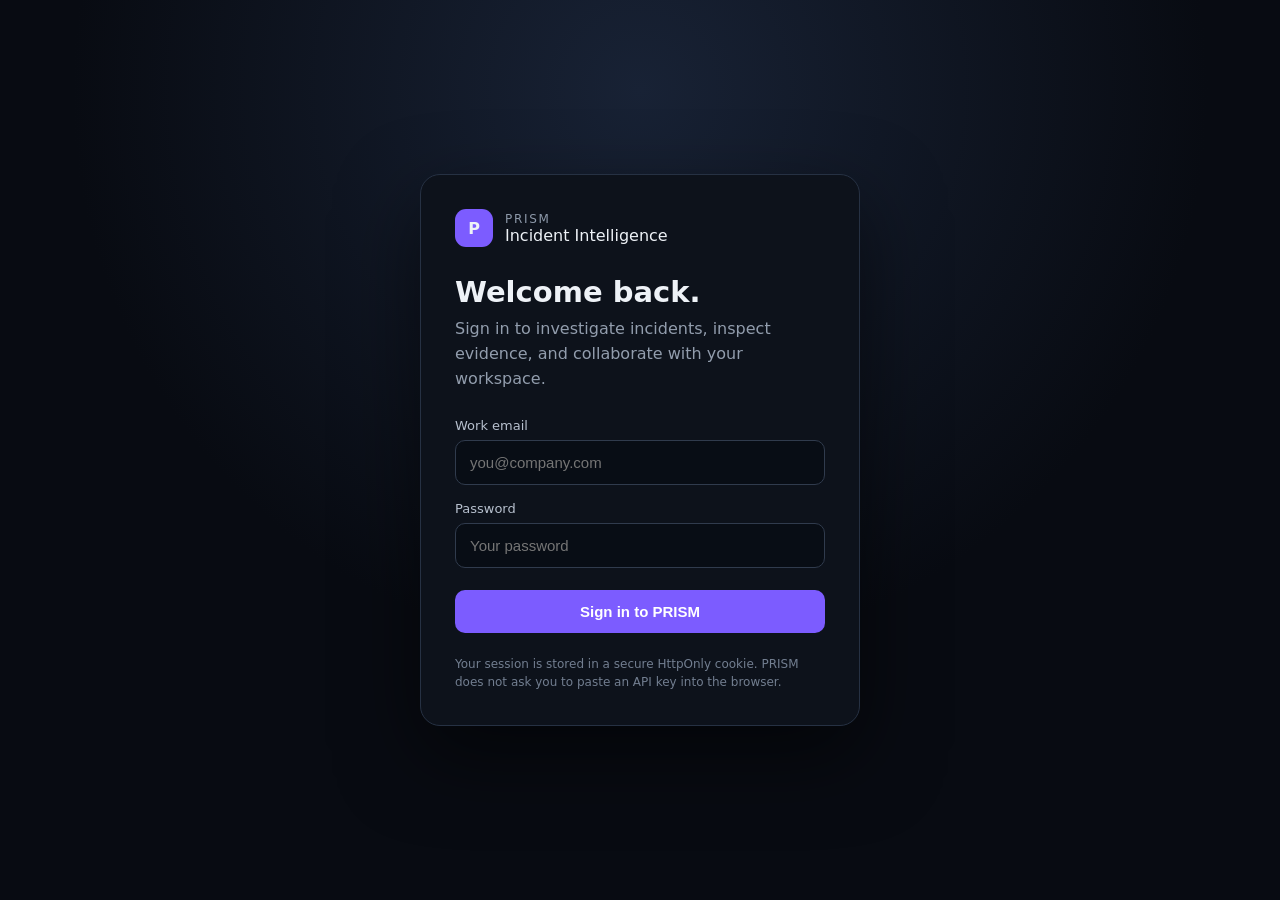
==== static/login.html @ 732b8eaf "feat(ui): add clean PRISM sign-in page" ====
<!doctype html>
<html lang="en">
<head>
  <meta charset="utf-8">
  <meta name="viewport" content="width=device-width,initial-scale=1">
  <title>Sign in · PRISM</title>
  <style>
    :root{font-family:Inter,system-ui,-apple-system,BlinkMacSystemFont,"Segoe UI",sans-serif;background:#080b12;color:#eef2f7}
    *{box-sizing:border-box}body{margin:0;min-height:100vh;display:grid;place-items:center;background:radial-gradient(circle at 50% 10%,#182235 0,#080b12 55%)}
    .card{width:min(440px,calc(100% - 32px));padding:34px;border:1px solid #263143;border-radius:20px;background:#0d121b;box-shadow:0 30px 80px #0008}
    .mark{display:flex;align-items:center;gap:12px;margin-bottom:28px}.logo{width:38px;height:38px;border-radius:11px;background:#7c5cff;display:grid;place-items:center;font-weight:800}.eyebrow{font-size:12px;letter-spacing:.14em;text-transform:uppercase;color:#8d99aa}.title{font-size:29px;font-weight:750;margin:8px 0}.sub{color:#929dad;line-height:1.55;margin-bottom:26px}
    label{display:block;font-size:13px;color:#b7c0ce;margin:16px 0 7px}input{width:100%;padding:13px 14px;border-radius:10px;border:1px solid #303b4d;background:#080d15;color:#fff;font-size:15px;outline:none}input:focus{border-color:#7c5cff;box-shadow:0 0 0 3px #7c5cff22}
    button{width:100%;margin-top:22px;padding:13px;border:0;border-radius:10px;background:#7c5cff;color:#fff;font-size:15px;font-weight:700;cursor:pointer}button:disabled{opacity:.6;cursor:wait}.error{display:none;margin-top:16px;padding:11px 13px;border-radius:9px;background:#3a1820;color:#ffb8c0;font-size:13px}.help{margin-top:22px;color:#727e90;font-size:12px;line-height:1.5}
  </style>
</head>
<body>
  <main class="card">
    <div class="mark"><div class="logo">P</div><div><div class="eyebrow">PRISM</div><div>Incident Intelligence</div></div></div>
    <div class="title">Welcome back.</div>
    <div class="sub">Sign in to investigate incidents, inspect evidence, and collaborate with your workspace.</div>
    <form id="login-form">
      <label for="email">Work email</label><input id="email" type="email" autocomplete="username" required placeholder="you@company.com">
      <label for="password">Password</label><input id="password" type="password" autocomplete="current-password" required placeholder="Your password">
      <button id="submit" type="submit">Sign in to PRISM</button>
      <div class="error" id="error" role="alert"></div>
    </form>
    <div class="help">Your session is stored in a secure HttpOnly cookie. PRISM does not ask you to paste an API key into the browser.</div>
  </main>
  <script>
    const form=document.getElementById('login-form'),btn=document.getElementById('submit'),err=document.getElementById('error');
    form.addEventListener('submit',async e=>{e.preventDefault();btn.disabled=true;err.style.display='none';
      try{const r=await fetch('/auth/login',{method:'POST',headers:{'Content-Type':'application/json'},credentials:'same-origin',body:JSON.stringify({email:document.getElementById('email').value,password:document.getElementById('password').value})});
        const d=await r.json().catch(()=>({}));if(!r.ok)throw new Error(d.detail||'Sign-in failed');location.replace('/');
      }catch(x){err.textContent=x.message;err.style.display='block';btn.disabled=false;}
    });
  </script>
</body>
</html>
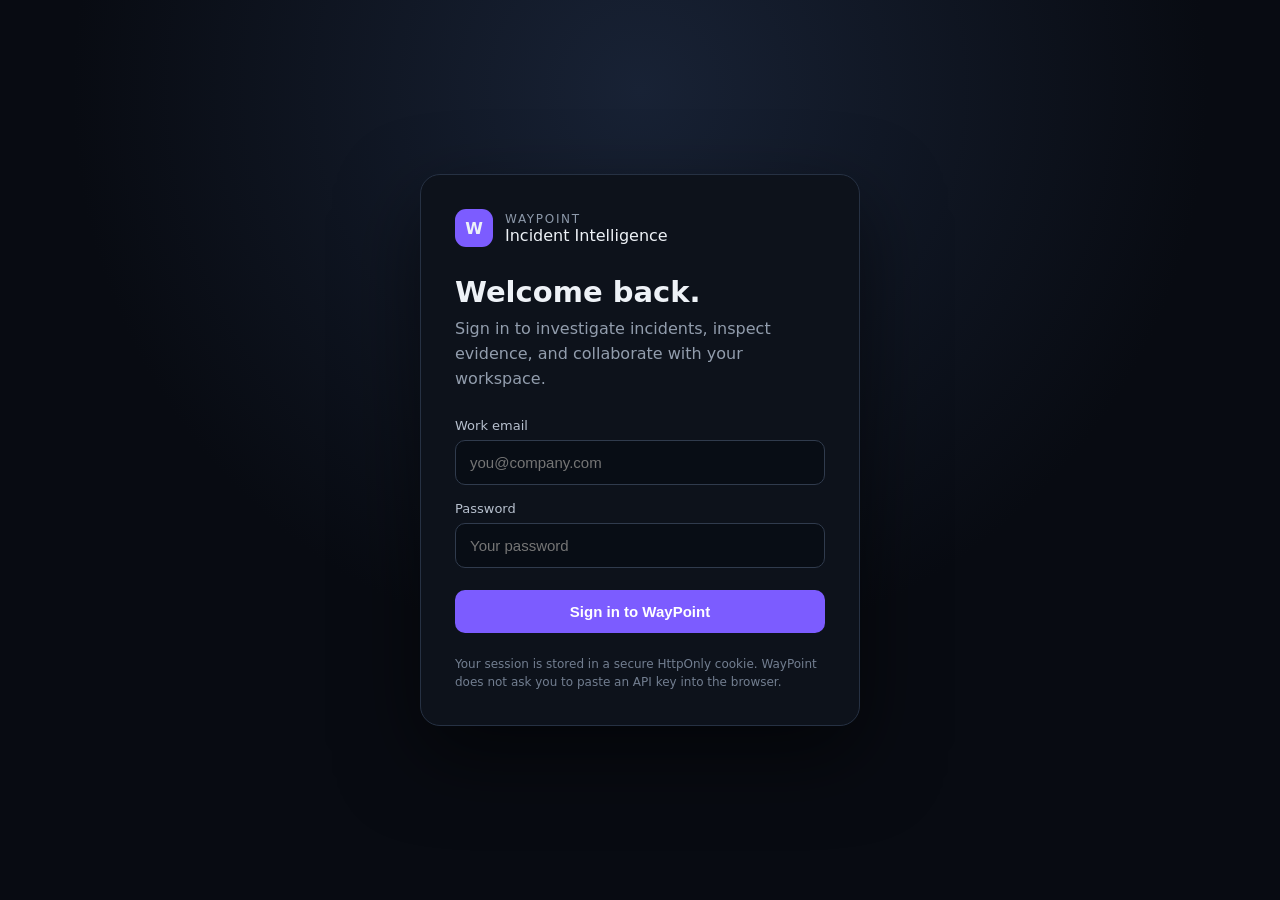
==== commit 3cbd904a: "branding: rename login experience to WayPoint" ====
--- a/static/login.html
+++ b/static/login.html
@@ -1,38 +1 @@
-<!doctype html>
-<html lang="en">
-<head>
-  <meta charset="utf-8">
-  <meta name="viewport" content="width=device-width,initial-scale=1">
-  <title>Sign in · PRISM</title>
-  <style>
-    :root{font-family:Inter,system-ui,-apple-system,BlinkMacSystemFont,"Segoe UI",sans-serif;background:#080b12;color:#eef2f7}
-    *{box-sizing:border-box}body{margin:0;min-height:100vh;display:grid;place-items:center;background:radial-gradient(circle at 50% 10%,#182235 0,#080b12 55%)}
-    .card{width:min(440px,calc(100% - 32px));padding:34px;border:1px solid #263143;border-radius:20px;background:#0d121b;box-shadow:0 30px 80px #0008}
-    .mark{display:flex;align-items:center;gap:12px;margin-bottom:28px}.logo{width:38px;height:38px;border-radius:11px;background:#7c5cff;display:grid;place-items:center;font-weight:800}.eyebrow{font-size:12px;letter-spacing:.14em;text-transform:uppercase;color:#8d99aa}.title{font-size:29px;font-weight:750;margin:8px 0}.sub{color:#929dad;line-height:1.55;margin-bottom:26px}
-    label{display:block;font-size:13px;color:#b7c0ce;margin:16px 0 7px}input{width:100%;padding:13px 14px;border-radius:10px;border:1px solid #303b4d;background:#080d15;color:#fff;font-size:15px;outline:none}input:focus{border-color:#7c5cff;box-shadow:0 0 0 3px #7c5cff22}
-    button{width:100%;margin-top:22px;padding:13px;border:0;border-radius:10px;background:#7c5cff;color:#fff;font-size:15px;font-weight:700;cursor:pointer}button:disabled{opacity:.6;cursor:wait}.error{display:none;margin-top:16px;padding:11px 13px;border-radius:9px;background:#3a1820;color:#ffb8c0;font-size:13px}.help{margin-top:22px;color:#727e90;font-size:12px;line-height:1.5}
-  </style>
-</head>
-<body>
-  <main class="card">
-    <div class="mark"><div class="logo">P</div><div><div class="eyebrow">PRISM</div><div>Incident Intelligence</div></div></div>
-    <div class="title">Welcome back.</div>
-    <div class="sub">Sign in to investigate incidents, inspect evidence, and collaborate with your workspace.</div>
-    <form id="login-form">
-      <label for="email">Work email</label><input id="email" type="email" autocomplete="username" required placeholder="you@company.com">
-      <label for="password">Password</label><input id="password" type="password" autocomplete="current-password" required placeholder="Your password">
-      <button id="submit" type="submit">Sign in to PRISM</button>
-      <div class="error" id="error" role="alert"></div>
-    </form>
-    <div class="help">Your session is stored in a secure HttpOnly cookie. PRISM does not ask you to paste an API key into the browser.</div>
-  </main>
-  <script>
-    const form=document.getElementById('login-form'),btn=document.getElementById('submit'),err=document.getElementById('error');
-    form.addEventListener('submit',async e=>{e.preventDefault();btn.disabled=true;err.style.display='none';
-      try{const r=await fetch('/auth/login',{method:'POST',headers:{'Content-Type':'application/json'},credentials:'same-origin',body:JSON.stringify({email:document.getElementById('email').value,password:document.getElementById('password').value})});
-        const d=await r.json().catch(()=>({}));if(!r.ok)throw new Error(d.detail||'Sign-in failed');location.replace('/');
-      }catch(x){err.textContent=x.message;err.style.display='block';btn.disabled=false;}
-    });
-  </script>
-</body>
-</html>
+<!doctype html><html lang="en"><head><meta charset="utf-8"><meta name="viewport" content="width=device-width,initial-scale=1"><title>Sign in · WayPoint</title><style>:root{font-family:Inter,system-ui,-apple-system,BlinkMacSystemFont,"Segoe UI",sans-serif;background:#080b12;color:#eef2f7}*{box-sizing:border-box}body{margin:0;min-height:100vh;display:grid;place-items:center;background:radial-gradient(circle at 50% 10%,#182235 0,#080b12 55%)}.card{width:min(440px,calc(100% - 32px));padding:34px;border:1px solid #263143;border-radius:20px;background:#0d121b;box-shadow:0 30px 80px #0008}.mark{display:flex;align-items:center;gap:12px;margin-bottom:28px}.logo{width:38px;height:38px;border-radius:11px;background:#7c5cff;display:grid;place-items:center;font-weight:800}.eyebrow{font-size:12px;letter-spacing:.14em;text-transform:uppercase;color:#8d99aa}.title{font-size:29px;font-weight:750;margin:8px 0}.sub{color:#929dad;line-height:1.55;margin-bottom:26px}label{display:block;font-size:13px;color:#b7c0ce;margin:16px 0 7px}input{width:100%;padding:13px 14px;border-radius:10px;border:1px solid #303b4d;background:#080d15;color:#fff;font-size:15px;outline:none}input:focus{border-color:#7c5cff;box-shadow:0 0 0 3px #7c5cff22}button{width:100%;margin-top:22px;padding:13px;border:0;border-radius:10px;background:#7c5cff;color:#fff;font-size:15px;font-weight:700;cursor:pointer}button:disabled{opacity:.6;cursor:wait}.error{display:none;margin-top:16px;padding:11px 13px;border-radius:9px;background:#3a1820;color:#ffb8c0;font-size:13px}.help{margin-top:22px;color:#727e90;font-size:12px;line-height:1.5}</style></head><body><main class="card"><div class="mark"><div class="logo">W</div><div><div class="eyebrow">WayPoint</div><div>Incident Intelligence</div></div></div><div class="title">Welcome back.</div><div class="sub">Sign in to investigate incidents, inspect evidence, and collaborate with your workspace.</div><form id="login-form"><label for="email">Work email</label><input id="email" type="email" autocomplete="username" required placeholder="you@company.com"><label for="password">Password</label><input id="password" type="password" autocomplete="current-password" required placeholder="Your password"><button id="submit" type="submit">Sign in to WayPoint</button><div class="error" id="error" role="alert"></div></form><div class="help">Your session is stored in a secure HttpOnly cookie. WayPoint does not ask you to paste an API key into the browser.</div></main><script>localStorage.removeItem('prism_api_key');const form=document.getElementById('login-form'),btn=document.getElementById('submit'),err=document.getElementById('error');form.addEventListener('submit',async e=>{e.preventDefault();btn.disabled=true;err.style.display='none';try{const r=await fetch('/auth/login',{method:'POST',headers:{'Content-Type':'application/json'},credentials:'same-origin',body:JSON.stringify({email:document.getElementById('email').value,password:document.getElementById('password').value})});const d=await r.json().catch(()=>({}));if(!r.ok)throw new Error(d.detail||'Sign-in failed');location.replace('/')}catch(x){err.textContent=x.message;err.style.display='block';btn.disabled=false}});</script></body></html>
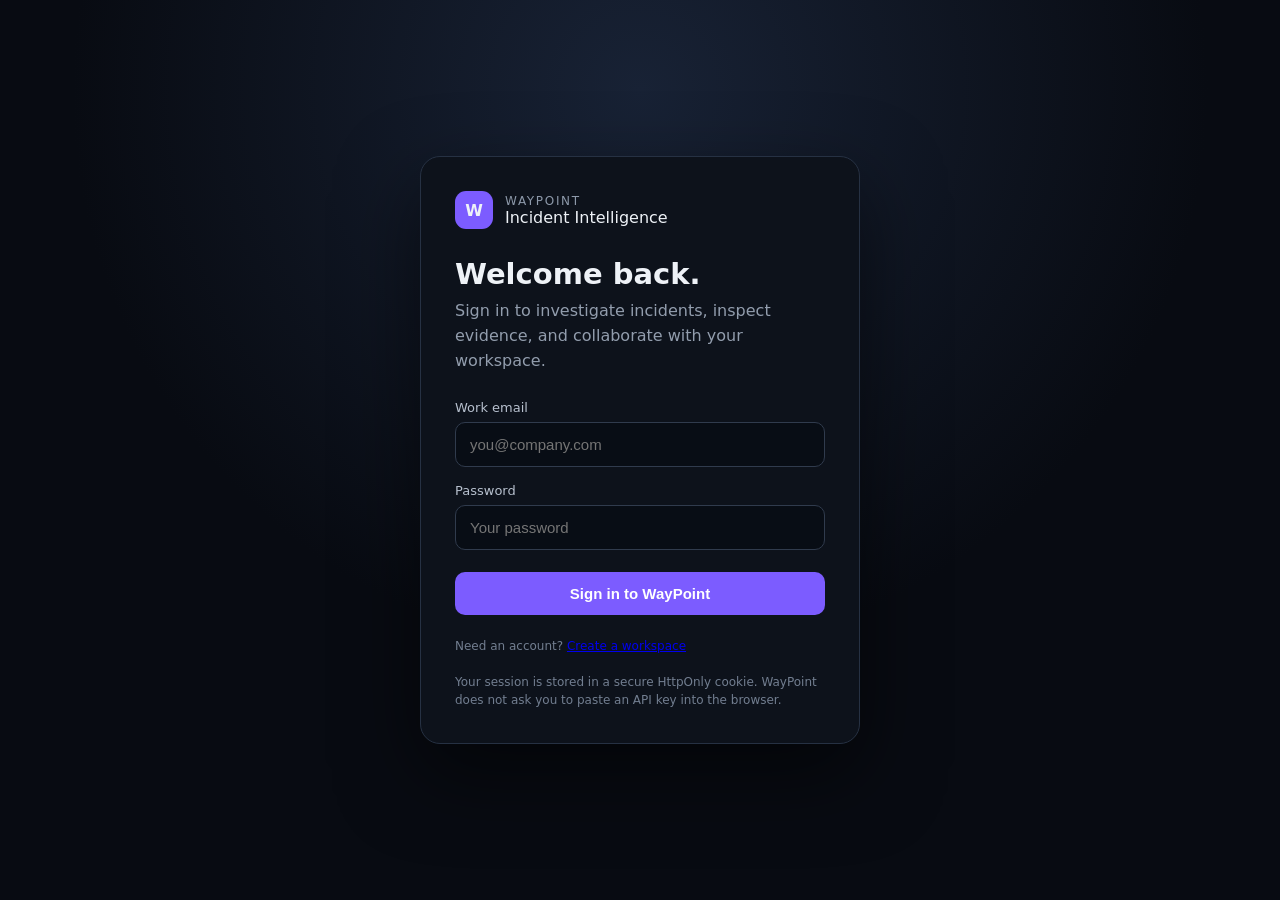
==== commit 31f40e4e: "Add workspace registration UI to auth page" ====
--- a/static/login.html
+++ b/static/login.html
@@ -1 +1 @@
-<!doctype html><html lang="en"><head><meta charset="utf-8"><meta name="viewport" content="width=device-width,initial-scale=1"><title>Sign in · WayPoint</title><style>:root{font-family:Inter,system-ui,-apple-system,BlinkMacSystemFont,"Segoe UI",sans-serif;background:#080b12;color:#eef2f7}*{box-sizing:border-box}body{margin:0;min-height:100vh;display:grid;place-items:center;background:radial-gradient(circle at 50% 10%,#182235 0,#080b12 55%)}.card{width:min(440px,calc(100% - 32px));padding:34px;border:1px solid #263143;border-radius:20px;background:#0d121b;box-shadow:0 30px 80px #0008}.mark{display:flex;align-items:center;gap:12px;margin-bottom:28px}.logo{width:38px;height:38px;border-radius:11px;background:#7c5cff;display:grid;place-items:center;font-weight:800}.eyebrow{font-size:12px;letter-spacing:.14em;text-transform:uppercase;color:#8d99aa}.title{font-size:29px;font-weight:750;margin:8px 0}.sub{color:#929dad;line-height:1.55;margin-bottom:26px}label{display:block;font-size:13px;color:#b7c0ce;margin:16px 0 7px}input{width:100%;padding:13px 14px;border-radius:10px;border:1px solid #303b4d;background:#080d15;color:#fff;font-size:15px;outline:none}input:focus{border-color:#7c5cff;box-shadow:0 0 0 3px #7c5cff22}button{width:100%;margin-top:22px;padding:13px;border:0;border-radius:10px;background:#7c5cff;color:#fff;font-size:15px;font-weight:700;cursor:pointer}button:disabled{opacity:.6;cursor:wait}.error{display:none;margin-top:16px;padding:11px 13px;border-radius:9px;background:#3a1820;color:#ffb8c0;font-size:13px}.help{margin-top:22px;color:#727e90;font-size:12px;line-height:1.5}</style></head><body><main class="card"><div class="mark"><div class="logo">W</div><div><div class="eyebrow">WayPoint</div><div>Incident Intelligence</div></div></div><div class="title">Welcome back.</div><div class="sub">Sign in to investigate incidents, inspect evidence, and collaborate with your workspace.</div><form id="login-form"><label for="email">Work email</label><input id="email" type="email" autocomplete="username" required placeholder="you@company.com"><label for="password">Password</label><input id="password" type="password" autocomplete="current-password" required placeholder="Your password"><button id="submit" type="submit">Sign in to WayPoint</button><div class="error" id="error" role="alert"></div></form><div class="help">Your session is stored in a secure HttpOnly cookie. WayPoint does not ask you to paste an API key into the browser.</div></main><script>localStorage.removeItem('prism_api_key');const form=document.getElementById('login-form'),btn=document.getElementById('submit'),err=document.getElementById('error');form.addEventListener('submit',async e=>{e.preventDefault();btn.disabled=true;err.style.display='none';try{const r=await fetch('/auth/login',{method:'POST',headers:{'Content-Type':'application/json'},credentials:'same-origin',body:JSON.stringify({email:document.getElementById('email').value,password:document.getElementById('password').value})});const d=await r.json().catch(()=>({}));if(!r.ok)throw new Error(d.detail||'Sign-in failed');location.replace('/')}catch(x){err.textContent=x.message;err.style.display='block';btn.disabled=false}});</script></body></html>
+<!doctype html><html lang="en"><head><meta charset="utf-8"><meta name="viewport" content="width=device-width,initial-scale=1"><title>Sign in · WayPoint</title><style>:root{font-family:Inter,system-ui,-apple-system,BlinkMacSystemFont,"Segoe UI",sans-serif;background:#080b12;color:#eef2f7}*{box-sizing:border-box}body{margin:0;min-height:100vh;display:grid;place-items:center;background:radial-gradient(circle at 50% 10%,#182235 0,#080b12 55%)}.card{width:min(440px,calc(100% - 32px));padding:34px;border:1px solid #263143;border-radius:20px;background:#0d121b;box-shadow:0 30px 80px #0008}.mark{display:flex;align-items:center;gap:12px;margin-bottom:28px}.logo{width:38px;height:38px;border-radius:11px;background:#7c5cff;display:grid;place-items:center;font-weight:800}.eyebrow{font-size:12px;letter-spacing:.14em;text-transform:uppercase;color:#8d99aa}.title{font-size:29px;font-weight:750;margin:8px 0}.sub{color:#929dad;line-height:1.55;margin-bottom:26px}label{display:block;font-size:13px;color:#b7c0ce;margin:16px 0 7px}input{width:100%;padding:13px 14px;border-radius:10px;border:1px solid #303b4d;background:#080d15;color:#fff;font-size:15px;outline:none}input:focus{border-color:#7c5cff;box-shadow:0 0 0 3px #7c5cff22}button{width:100%;margin-top:22px;padding:13px;border:0;border-radius:10px;background:#7c5cff;color:#fff;font-size:15px;font-weight:700;cursor:pointer}button:disabled{opacity:.6;cursor:wait}.error{display:none;margin-top:16px;padding:11px 13px;border-radius:9px;background:#3a1820;color:#ffb8c0;font-size:13px}.help{margin-top:22px;color:#727e90;font-size:12px;line-height:1.5}</style></head><body><main class="card"><div class="mark"><div class="logo">W</div><div><div class="eyebrow">WayPoint</div><div>Incident Intelligence</div></div></div><div class="title" id="title">Welcome back.</div><div class="sub" id="sub">Sign in to investigate incidents, inspect evidence, and collaborate with your workspace.</div><form id="auth-form"><div id="workspace-field" style="display:none"><label for="workspace">Workspace name</label><input id="workspace" type="text" autocomplete="organization" placeholder="Acme Engineering"></div><label for="email">Work email</label><input id="email" type="email" autocomplete="email" required placeholder="you@company.com"><label for="password">Password</label><input id="password" type="password" autocomplete="current-password" required placeholder="Your password"><button id="submit" type="submit">Sign in to WayPoint</button><div class="error" id="error" role="alert"></div></form><div class="help" id="switch">Need an account? <a href="/register">Create a workspace</a><br><br>Your session is stored in a secure HttpOnly cookie. WayPoint does not ask you to paste an API key into the browser.</div></main><script>localStorage.removeItem('prism_api_key');const register=location.pathname==='/register';const form=document.getElementById('auth-form'),btn=document.getElementById('submit'),err=document.getElementById('error');if(register){document.title='Create workspace · WayPoint';document.getElementById('title').textContent='Create your workspace.';document.getElementById('sub').textContent='Set up a WayPoint workspace and become its owner. You can invite engineers and viewers after signing in.';document.getElementById('workspace-field').style.display='block';document.getElementById('workspace').required=true;document.getElementById('password').minLength=12;document.getElementById('password').autocomplete='new-password';btn.textContent='Create workspace';document.getElementById('switch').innerHTML='Already have an account? <a href="/login">Sign in</a><br><br>Your session is stored in a secure HttpOnly cookie. WayPoint does not ask you to paste an API key into the browser.';}form.addEventListener('submit',async e=>{e.preventDefault();btn.disabled=true;err.style.display='none';try{const path=register?'/auth/register':'/auth/login';const body=register?{workspace_name:document.getElementById('workspace').value,email:document.getElementById('email').value,password:document.getElementById('password').value}:{email:document.getElementById('email').value,password:document.getElementById('password').value};const r=await fetch(path,{method:'POST',headers:{'Content-Type':'application/json'},credentials:'same-origin',body:JSON.stringify(body)});const d=await r.json().catch(()=>({}));if(!r.ok)throw new Error(d.detail||'Authentication failed');location.replace('/')}catch(x){err.textContent=x.message;err.style.display='block';btn.disabled=false}});</script></body></html>
